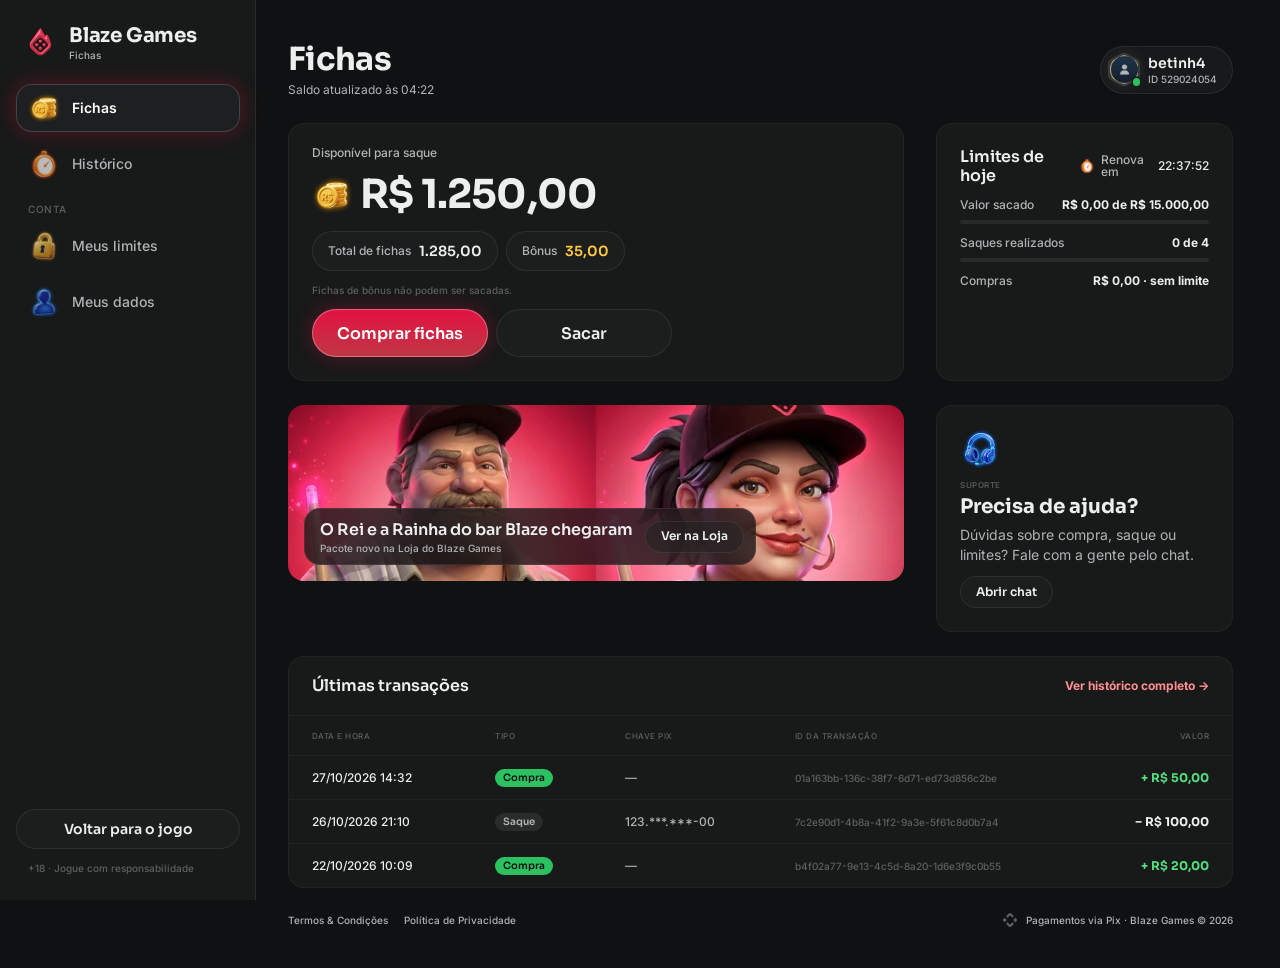
==== fichas/index.html @ 957f52f1 "Blaze Games · protótipo navegável gerado a partir do EstrelaGames (cores, logo, verso, Rei e Rainha " ====
<!doctype html>
<html lang="pt-BR">
<head>
<meta charset="utf-8">
<meta name="viewport" content="width=device-width, initial-scale=1, viewport-fit=cover">
<meta name="robots" content="noindex, nofollow">
<meta name="theme-color" content="#101112">
<title>Fichas · Blaze Games</title>
<link rel="icon" href="../assets/ui/logo_icon.webp">
<link rel="preconnect" href="https://fonts.googleapis.com">
<link rel="preconnect" href="https://fonts.gstatic.com" crossorigin>
<link rel="stylesheet" href="https://fonts.googleapis.com/css2?family=Inter:wght@400;500;600;700&family=Sora:wght@600;700;800&display=swap">
<link rel="stylesheet" href="../css/tokens.css?v=20261027h">
<link rel="stylesheet" href="../css/ui.css?v=20261027h">
<link rel="stylesheet" href="fichas.css?v=20261027h">
</head>
<body>
<svg width="0" height="0" style="position:absolute" aria-hidden="true">
  <defs><clipPath id="hexclip" clipPathUnits="objectBoundingBox"><path id="hexpath" d=""/></clipPath></defs>
  <symbol id="i-chev-l-light" viewBox="0 0 320 512"><path d="M20.7 267.3c-6.2-6.2-6.2-16.4 0-22.6l192-192c6.2-6.2 16.4-6.2 22.6 0s6.2 16.4 0 22.6L54.6 256 235.3 436.7c6.2 6.2 6.2 16.4 0 22.6s-16.4 6.2-22.6 0l-192-192z"/></symbol>
  <symbol id="i-x" viewBox="0 0 384 512"><path d="M324.5 411.1c6.2 6.2 16.4 6.2 22.6 0s6.2-16.4 0-22.6L214.6 256 347.1 123.5c6.2-6.2 6.2-16.4 0-22.6s-16.4-6.2-22.6 0L192 233.4 59.5 100.9c-6.2-6.2-16.4-6.2-22.6 0s-6.2 16.4 0 22.6L169.4 256 36.9 388.5c-6.2 6.2-6.2 16.4 0 22.6s16.4 6.2 22.6 0L192 278.6 324.5 411.1z"/></symbol>
  <symbol id="i-check" viewBox="0 0 448 512"><path d="M438.6 105.4c12.5 12.5 12.5 32.8 0 45.3l-256 256c-12.5 12.5-32.8 12.5-45.3 0l-128-128c-12.5-12.5-12.5-32.8 0-45.3s32.8-12.5 45.3 0L160 338.7 393.4 105.4c12.5-12.5 32.8-12.5 45.3 0z"/></symbol>
  <symbol id="i-copy" viewBox="0 0 448 512"><path d="M208 0H332.1c12.7 0 24.9 5.1 33.9 14.1l67.9 67.9c9 9 14.1 21.2 14.1 33.9V336c0 26.5-21.5 48-48 48H208c-26.5 0-48-21.5-48-48V48c0-26.5 21.5-48 48-48zM48 128h80v64H64V448H256V416h64v48c0 26.5-21.5 48-48 48H48c-26.5 0-48-21.5-48-48V176c0-26.5 21.5-48 48-48z"/></symbol>
  <symbol id="i-pix" viewBox="0 0 24 24"><path d="M6.1 6.3 10.1 2.3a2.7 2.7 0 0 1 3.8 0l4 4-2.3 2.3-2.9-2.9a1 1 0 0 0-1.4 0L8.4 8.6 6.1 6.3zm11.8 11.4-4 4a2.7 2.7 0 0 1-3.8 0l-4-4 2.3-2.3 2.9 2.9a1 1 0 0 0 1.4 0l2.9-2.9 2.3 2.3zM2.3 10.1l1.6-1.6L7.4 12l-3.5 3.5-1.6-1.6a2.7 2.7 0 0 1 0-3.8zm19.4 0a2.7 2.7 0 0 1 0 3.8l-1.6 1.6-3.5-3.5 3.5-3.5 1.6 1.6z"/></symbol>
</svg>

<div class="fx">
  <aside class="side" id="side" aria-label="Menu"></aside>
  <div class="main">
    <header class="mtop" id="mtop"></header>
    <main class="page" id="page"></main>
    <footer class="foot" id="foot"></footer>
  </div>
</div>
<div class="veil" id="veil" hidden><section class="drawer" id="drawer" role="dialog" aria-modal="true"></section></div>
<div class="toast" id="toast"><span class="hint-pill" id="toastTxt"></span></div>

<script src="fichas.js?v=20261027h"></script>
</body>
</html>
---- css/tokens.css ----
/* Blaze Games · tokens do DS EstrelaGames (Rjx31bgpOt4m1U8DVKyWtd · modo Blaze Games), valores resolvidos 1:1 */
:root{
  color-scheme: dark;
  /* background */
  --bg-default:#101112; --bg-subtle:#181919; --bg-strong:#212223; --bg-raised:#28292a; --bg-inset:#010101; --bg-highlight:#ffffff14; --bg-chrome:#181919; --bg-divider:#28292a; --bg-band:#00000052;
  --bga-default-50:#10111280; --bga-default-75:#101112bf; --bga-subtle-50:#18191980; --bga-subtle-75:#181919bf;
  --bga-strong-25:#21222340; --bga-strong-50:#21222380; --bga-strong-75:#212223bf;
  --bga-secondary-16:#ff8e9229; --bga-secondary-32:#ff8e9252; --bga-accent-12:#ffc8411f;
  /* border */
  --border-muted:#ffffff14; --border-default:#212223; --border-strong:#383a3b; --border-focus:#e21240;
  --border-hl-top:#ffffff29; --border-gold-top:#ffcfcfe5; --border-gold-bottom:#e212405c;
  /* text */
  --text-default:#edeeee; --text-muted:#b0b4b6; --text-link:#ff8e92; --text-subtle:#5d6062; --text-disabled:#454849;
  --text-brand:#ff8e92; --text-success:#52de7e; --text-error:#ff6b6e; --text-prize:#ffc841;
  --text-on-color:#ffffff; --text-on-color-muted:#ffffffd9; --text-on-color-subtle:#ffffffb2; --text-on-light:#101112;
  /* system */
  --sys-info:#f12c4c; --sys-success:#2cc160; --sys-success-strong:#8cf0a9; --sys-warning:#ffbe2e; --sys-error:#ef4452;
  --sysa-success-25:#2cc16040; --sysa-error-25:#ef445240; --sysa-info-25:#3b74f540;
  --notification-error:#ef4452;
  /* effects */
  --hl-subtle:#ffffff29; --hl:#ffffff52; --hl-strong:#ffffff7a;
  --shadow-faint:#0000001f; --shadow-subtle:#0000003d; --shadow:#00000066; --shadow-strong:#00000080;
  --glow-info:#e2124052; --glow-accent:#ffbe2e52; --glow-success:#52de7ea3; --glow-gold:#ff8e9252; --glow-blue:#ff8e92; --glow-red:#ff6b6e;
  /* surfaces */
  --surface-card-top:#181919; --surface-card-bottom:#101112; --surface-elevated-top:#28292a; --surface-elevated-bottom:#181919;
  /* buttons */
  --btn-primary-top:#e21240; --btn-primary-bg:#bf3746; --btn-secondary-border:#f12c4c;
  --btn-disabled-top:#28292a; --btn-disabled-bg:#28292a; --btn-disabled-text:#454849;
  /* tabs */
  --tab-default-text:#b0b4b6; --tab-container:#212223; --input-border:#212223;
  --tab-padrao:#e21240; --tab-padrao-tint:#e212403d; --tab-rosa:#e93d82; --tab-rosa-tint:#e93d823d;
  /* games */
  --game-truco:#e5484d; --game-paulista:#3b74f5; --game-cacheta:#8752f2; --game-tranca:#2cc160; --game-buraco:#1f9a4a;
  --game-poker:#0fa968; --game-sinuca:#2fa35a; --game-todos:#f12c4c; --game-domino:#14b8a6; --game-dama:#f76b15; --game-xadrez:#5b6cff;
  --game-paulista-tint:#3b74f53d; --game-truco-tint:#e5484d3d; --game-cacheta-tint:#8752f23d; --game-buraco-tint:#1f9a4a3d;
  /* crew */
  --crew-engenheiro:#4fb3ff; --crew-comandante:#f5c542; --crew-piloto:#ff5a36; --crew-navegador:#e86bff; --crew-explorador:#4dffb8;
  --crew-bar:#ff9f43; --crew-reis:#34d399; --crew-nobru:#3d8bff; --crew-inhui:#ff4fb0;
  /* stake / table */
  --stake-padrao-top:#791a26; --stake-padrao-bottom:#3e0f13; --stake-iniciante-top:#1f9a4a; --stake-iniciante-bottom:#1f502c;
  --table-card-top:#1f5a4a; --table-card-bottom:#0f2e2a; --table-stake:#ffc841;
  --plus-bg:#52de7e; --plus-icon:#101112;
  /* cards */
  --card-face:#ffffff; --card-border:#9ea2a4; --suit-red:#c72c3d; --suit-black:#141922; --back-top:#932a34; --back-bottom:#550513;
  /* seat timer */
  --seat-timer-track:#ffffff1f; --seat-timer:#f12c4c;
  /* type */
  --f-display:"Sora", "Inter", system-ui, sans-serif;
  --f-ui:"Inter", system-ui, -apple-system, sans-serif;
  --f-call:"Industry", "Sora", sans-serif;
  /* marca · Blaze Games (sobrescreve) */
  --back-top:#550513; --back-bottom:#201313; --btn-primary-text:#ffffff; --crew-nobru:#F12C4C; --crew-inhui:#F12C4C; --crew-rainhablaze:#FF8E92;
}
/* estilos de texto do DS */
.t-d3xl{font:700 64px/1.2 var(--f-display);letter-spacing:-.02em}
.t-d2xl{font:700 48px/1.2 var(--f-display);letter-spacing:-.02em}
.t-dxl{font:700 40px/1.2 var(--f-display);letter-spacing:-.02em}
.t-dl{font:700 32px/1.2 var(--f-display);letter-spacing:-.02em}
.t-dm{font:700 24px/1.2 var(--f-display);letter-spacing:-.01em}
.t-ds{font:700 20px/1.2 var(--f-display);letter-spacing:-.01em}
.t-dxs{font:600 16px/1.2 var(--f-display)}
.t-d2xs{font:600 14px/1.2 var(--f-display)}
.t-d3xs{font:600 12px/1.2 var(--f-display)}
.t-hm{font:700 20px/1.2 var(--f-ui)}
.t-ll{font:500 16px/1 var(--f-ui)} .t-lm{font:500 14px/1 var(--f-ui)} .t-ls{font:500 12px/1 var(--f-ui)} .t-lxs{font:500 10px/1 var(--f-ui)} .t-l2xs{font:500 8px/1 var(--f-ui)}
.t-link{font:700 12px/1.5 var(--f-ui)}
.t-p2xl{font:400 20px/1.5 var(--f-ui)} .t-pm{font:400 14px/1.5 var(--f-ui)} .t-ps{font:400 12px/1.5 var(--f-ui)}
---- css/ui.css ----
/* EstrelaGames · base + componentes do DS (Apple Gamer Style · Glass). Medidas 1:1 com o Figma (frame 375). */
*{box-sizing:border-box}
html,body{height:100%;margin:0}
body{background:#05080c;color:var(--text-default);font-family:var(--f-ui);-webkit-font-smoothing:antialiased;overflow:hidden;-webkit-text-size-adjust:100%}
button{font:inherit;color:inherit;border:0;background:none;padding:0;margin:0;cursor:pointer;-webkit-tap-highlight-color:transparent;text-align:inherit}
button:focus-visible,[role="button"]:focus-visible{outline:2px solid var(--border-focus);outline-offset:2px}
/* cards clicáveis são div[role=button]: o WebKit (iPhone) não estica os filhos de um <button> com flex */
[role="button"]{cursor:pointer;-webkit-tap-highlight-color:transparent;-webkit-user-select:none;user-select:none;outline:0}
input{font:inherit;color:inherit;border:0;background:none;outline:0;padding:0;margin:0;min-width:0}
img,video{display:block;max-width:100%;user-select:none;-webkit-user-drag:none}
svg{display:block}
[hidden]{display:none!important}
.ic{flex:none;object-fit:contain;pointer-events:none}

/* ---------- aparelho ---------- */
.stage-wrap{position:fixed;inset:0;display:flex;align-items:center;justify-content:center}
.phone{position:relative;width:375px;height:812px;background:var(--bg-subtle);overflow:hidden;border-radius:48px;box-shadow:0 0 0 10px #0c1016,0 0 0 11px #2a3340,0 40px 80px rgba(0,0,0,.6);transform-origin:center;display:flex;flex-direction:column}
.status{position:relative;flex:none;height:44px;display:flex;align-items:center;justify-content:space-between;padding:0 26px 0 32px;font:600 15px/1 var(--f-ui);background:var(--bg-subtle);z-index:60;pointer-events:none}
.status .island{position:absolute;left:50%;top:10px;width:118px;height:32px;margin-left:-59px;border-radius:20px;background:#000}
.status .icons{display:flex;gap:6px;align-items:center}
.app{position:relative;flex:1;min-height:0;overflow:hidden}
@media (max-width:520px){
  .phone{width:100vw;height:100vh;height:100dvh;border-radius:0;box-shadow:none;transform:none!important}
  .status{display:none}
  .app{padding-top:env(safe-area-inset-top,0px)}
}
.scr{position:absolute;inset:0;display:flex;flex-direction:column;background:var(--bg-subtle);overflow:hidden}
.app>.scr{top:env(safe-area-inset-top,0px)}
@media (min-width:521px){.app>.scr{top:0}}
.scroll{flex:1;min-height:0;overflow-y:auto;overflow-x:hidden;-webkit-overflow-scrolling:touch;scrollbar-width:none;overscroll-behavior:contain}
.scroll::-webkit-scrollbar,.hscroll::-webkit-scrollbar{display:none}
/* linha com rolagem lateral: sem clip, sangra até a borda da tela (regra Oct 26) */
.hscroll{display:flex;overflow-x:auto;overflow-y:visible;scrollbar-width:none;margin:0 -8px;padding:0 8px;scroll-padding:0 8px;-webkit-overflow-scrolling:touch}

/* ---------- ícones 3D ---------- */
.i16{width:16px;height:16px}.i20{width:20px;height:20px}.i24{width:24px;height:24px}.i28{width:28px;height:28px}.i32{width:32px;height:32px}.i36{width:36px;height:36px}.i40{width:40px;height:40px}.i48{width:48px;height:48px}

/* ---------- header-game (Mobile · Glass) ---------- */
.hdr{position:relative;flex:none;height:64px;display:flex;align-items:center;gap:4px;padding:8px 12px;background:var(--bg-subtle);overflow:hidden;z-index:20}
.hdr::before{content:"";position:absolute;left:48px;top:-70px;width:280px;height:140px;border-radius:50%;background:var(--glow-blue);filter:blur(60px);opacity:.15;pointer-events:none}
.hdr .side{position:relative;flex:1;min-width:0;display:flex;align-items:center;gap:4px}
.hdr .logo{width:24px;height:36px;display:grid;place-items:center;flex:none}
.hdr .logo img{width:25px;height:24px}
.cpill{flex:1;min-width:0;height:34px;display:flex;align-items:center;gap:2px;padding:4px;border-radius:999px;background:linear-gradient(90deg,#52de7e1a,#21222306),var(--bga-strong-50);box-shadow:inset 0 0 0 1px var(--border-muted);overflow:hidden}
.cpill.bonus{padding:4px 8px 4px 4px;background:linear-gradient(90deg,#21222306,#ffc8411a),var(--bga-strong-50)}
.cpill .ic{width:24px;height:24px}
.cpill .t{flex:1;min-width:0;display:flex;flex-direction:column;gap:2px;text-align:left}
.cpill .t small{font:500 8px/1 var(--f-ui);color:var(--text-muted)}
.cpill .t b{font:700 12px/10px var(--f-ui);color:var(--text-default);white-space:nowrap;overflow:hidden;text-overflow:ellipsis}
.cpill.bonus .t b{color:var(--text-prize)}
.cpill .plus{width:20px;height:20px;border-radius:10px;background:var(--plus-bg);display:grid;place-items:center;flex:none}
.cpill .plus svg{width:12px;height:12px;fill:var(--plus-icon)}
.hbell{position:relative;width:36px;height:36px;border-radius:18px;background:var(--bga-strong-50);box-shadow:inset 0 0 0 1px var(--border-muted);display:grid;place-items:center;flex:none}
.hbell .ic{width:28px;height:28px}
.hbell i{position:absolute;left:28px;top:0;width:8px;height:8px;border-radius:50%;background:var(--notification-error)}
.hbell i[hidden]{display:none}

/* ---------- header-avatar (hexágono com borda da tripulação) ---------- */
.hav{position:relative;display:inline-block;flex:none;width:var(--w,44px);height:var(--h,48px)}
.hav .gl{position:absolute;left:-4.5%;top:0;width:109%;aspect-ratio:1;border-radius:50%;background:var(--cc);filter:blur(calc(var(--w,44px) * .16));opacity:.45;pointer-events:none}
.hav .hx{position:absolute;inset:0;-webkit-clip-path:url(#hexclip);clip-path:url(#hexclip);background:var(--cc)}
.hav .hx img{position:absolute;inset:2px;width:calc(100% - 4px);height:calc(100% - 4px);object-fit:cover;object-position:center top;-webkit-clip-path:url(#hexclip);clip-path:url(#hexclip);background:var(--bg-raised)}
.hav .on{position:absolute;left:77%;top:75%;width:23%;aspect-ratio:1;border-radius:50%;background:var(--sys-success);box-shadow:0 0 0 1.5px var(--bg-subtle)}
.hav.xs{--w:24px;--h:26px}.hav.s{--w:32px;--h:35px}.hav.m{--w:44px;--h:48px}.hav.l{--w:56px;--h:60px}
.hav.xs .hx img,.hav.s .hx img{inset:1.5px;width:calc(100% - 3px);height:calc(100% - 3px)}
.hav.empty{height:var(--w)}
.hav.empty .av0{position:absolute;inset:4.5%;width:91%;height:91%}
.hav.empty .add{position:absolute;left:63.6%;top:63.6%;width:27.3%;height:27.3%;border-radius:50%;background:var(--plus-bg);box-shadow:0 0 0 1.2px var(--bg-subtle);display:grid;place-items:center}
.hav.empty .add svg{width:58%;height:58%;fill:var(--plus-icon)}

/* ---------- avatar circular (avatar-estrela-games) ---------- */
.av{position:relative;display:inline-block;vertical-align:middle;flex:none;width:var(--s,48px);height:var(--s,48px);border-radius:50%;background:linear-gradient(180deg,var(--surface-elevated-top),var(--surface-elevated-bottom));box-shadow:inset 0 0 0 var(--bw,2px) #ffffff29}
.av img{position:absolute;inset:var(--bw,2px);width:calc(100% - 2*var(--bw,2px));height:calc(100% - 2*var(--bw,2px));border-radius:50%;object-fit:cover;object-position:center top}
.av.s{--s:32px;--bw:1px}.av.m{--s:48px;--bw:2px}.av.l{--s:80px;--bw:3px}.av.xl{--s:120px;--bw:4px}
.av .lvl{position:absolute;left:50%;bottom:-4px;transform:translateX(-50%);padding:1px 6px;border-radius:999px;background:var(--bg-raised);box-shadow:0 0 0 2px var(--bg-default);font:600 12px/14px var(--f-display);white-space:nowrap}
.av.empty .ph{position:absolute;inset:25%;width:50%;height:50%;fill:#ffffff52}
.av .addb{position:absolute;left:63.3%;top:63.3%;width:36.7%;height:36.7%;border-radius:50%;background:var(--plus-bg);display:grid;place-items:center;box-shadow:0 0 0 3px var(--bg-subtle)}
.av .addb svg{width:50%;height:50%;fill:#fff}

/* ---------- navbar-glass ---------- */
.nav{position:absolute;left:16px;right:16px;bottom:calc(12px + env(safe-area-inset-bottom,0px));height:64px;display:flex;align-items:stretch;padding:4px;border-radius:24px;background:var(--bga-strong-75);box-shadow:inset 0 0 0 1px var(--border-muted);-webkit-backdrop-filter:blur(24px);backdrop-filter:blur(24px);z-index:30}
.nav>button{position:relative;flex:1;min-width:0;display:flex;flex-direction:column;align-items:center;justify-content:center;border-radius:20px}
.nav>button .ic{width:32px;height:32px;opacity:.75}
.nav>button>span{font:500 10px/1 var(--f-ui);color:var(--text-subtle);white-space:nowrap}
.nav>button.on{flex:none;width:104px;justify-content:flex-end;gap:2px;padding-bottom:6px;background:var(--bga-secondary-16);box-shadow:inset 0 0 0 1px var(--hl-subtle),0 0 20px var(--glow-info)}
.nav>button.on .ic{position:absolute;left:28px;top:-14px;width:48px;height:48px;opacity:1}
.nav>button.on .lr{width:100%;display:flex;align-items:center;justify-content:space-between;padding:0 8px}
.nav>button.on .lr span{font:500 10px/1 var(--f-ui);color:var(--text-on-color)}
.nav .lr i{width:16px;height:16px;display:grid;place-items:center}
.nav .lr svg{width:10px;height:16px;fill:var(--text-on-color)}

/* ---------- game-block ---------- */
.gb{position:relative;flex:none;width:72px;height:64px;border-radius:16px;display:flex;flex-direction:column;align-items:center;justify-content:center;padding:4px 0;background:var(--tab-container);box-shadow:inset 0 0 0 1px var(--hl);font:500 10px/1 var(--f-ui);color:var(--text-on-color);white-space:nowrap}
.gb .ic{width:40px;height:40px}
.gb.on{justify-content:flex-end;padding:0 0 6px;background:var(--gc);box-shadow:0 4px 12px var(--gs,transparent)}
.gb.on .ic{position:absolute;left:50%;top:-12px;width:60px;height:60px;margin-left:-30px}
.gb .lk{position:absolute;right:4px;top:4px;width:14px;height:14px;opacity:.8}
.gb.on .lk{display:none}
.games-row{gap:8px;padding-top:12px;margin-top:-12px}
.games-row .gb{width:72px}

/* ---------- tabs ---------- */
.tabs{display:flex;gap:2px;height:44px;padding:4px;border-radius:12px;background:var(--bg-raised);box-shadow:inset 0 0 0 1px var(--input-border)}
.tabs>button{position:relative;flex:1;min-width:0;height:34px;border-radius:8px;display:flex;align-items:center;justify-content:center;padding:8px 16px;font:500 12px/1 var(--f-ui);color:var(--tab-default-text);white-space:nowrap}
.tabs>button.on{background:var(--tc-tint);font:700 12px/18px var(--f-ui);color:var(--text-default)}
.tabs>button.on::after{content:"";position:absolute;left:50%;bottom:0;width:24px;height:3px;margin-left:-12px;border-radius:2px;background:var(--tc);box-shadow:0 0 8px var(--tc)}
.tabs>button .lk{font:500 9px/1 var(--f-ui);margin-left:4px;opacity:.7}
.tabs{--tc:var(--tab-padrao);--tc-tint:var(--tab-padrao-tint)}
.tabs.t-azul{--tc:var(--game-paulista);--tc-tint:var(--game-paulista-tint)}
.tabs.t-vermelha{--tc:var(--game-truco);--tc-tint:var(--game-truco-tint)}
.tabs.t-roxa{--tc:var(--game-cacheta);--tc-tint:var(--game-cacheta-tint)}
.tabs.t-verde{--tc:var(--game-buraco);--tc-tint:var(--game-buraco-tint)}
.tabs.t-rosa{--tc:var(--tab-rosa);--tc-tint:var(--tab-rosa-tint)}

/* ---------- button-glass ---------- */
.btn{display:inline-flex;align-items:center;justify-content:center;gap:8px;white-space:nowrap;transition:transform .12s,filter .12s;flex:none}
.btn:active{transform:scale(.97)}
.btn.l{height:48px;padding:0 24px;border-radius:24px;font:600 16px/1.2 var(--f-display)}
.btn.m{height:40px;padding:0 20px;border-radius:20px;font:600 14px/1.2 var(--f-display)}
.btn.s{height:32px;padding:0 16px;border-radius:16px;font:600 12px/1.2 var(--f-display)}
.btn.xl{height:56px;padding:0 24px;border-radius:28px;font:600 16px/1.2 var(--f-display)}
.btn.m44{height:44px;border-radius:22px}
.btn.pri{background:linear-gradient(180deg,var(--btn-primary-top),var(--btn-primary-bg));box-shadow:inset 0 0 0 1px var(--hl),0 0 20px var(--glow-info);color:var(--btn-primary-text)}
.btn.sec{background:var(--bga-strong-50);box-shadow:inset 0 0 0 1px var(--border-muted);color:var(--text-default)}
.btn:disabled,.btn.dis{background:var(--btn-disabled-bg);box-shadow:none;color:var(--btn-disabled-text);pointer-events:none}
.btn.danger-txt{background:none;box-shadow:none;color:var(--text-error);font:500 14px/1 var(--f-ui)}
.btn.fill{flex:1;min-width:0}
.btn.wide{width:100%}
.btn .ic{width:20px;height:20px}

/* ---------- button-icon ---------- */
.bicon{width:40px;height:40px;border-radius:20px;display:grid;place-items:center;flex:none;background:var(--bga-strong-50);box-shadow:inset 0 0 0 1px var(--border-muted)}
.bicon .ic{width:24px;height:24px}
.bicon.s{width:32px;height:32px;border-radius:16px}.bicon.s .ic{width:20px;height:20px}
.bicon svg{width:14px;height:14px;fill:var(--text-default)}
.bicon.s28{width:28px;height:28px;border-radius:14px}.bicon.s28 svg{width:16px;height:16px}

/* ---------- tag ---------- */
.tag{display:inline-flex;align-items:center;gap:4px;padding:2px 8px;border-radius:999px;font:600 12px/14px var(--f-display);white-space:nowrap;flex:none}
.tag.neutral{background:#ffffff14;color:var(--text-muted)}
.tag.gold{background:#ff8e9229;color:var(--text-brand);box-shadow:inset 0 0 0 1px #ffcfcf8c}
.tag.success{background:var(--sys-success);color:var(--bg-default)}
.tag.danger{background:var(--sys-error);color:var(--text-default)}
.tag.info{background:var(--sys-info);color:var(--text-default)}
.tag.live{background:var(--sys-error);color:var(--text-default)}
.tag.beginner{background:var(--game-buraco);color:var(--text-default)}

/* ---------- section-title ---------- */
.stitle{display:flex;align-items:center;justify-content:space-between;gap:16px}
.stitle .tx{flex:1;min-width:0;display:flex;flex-direction:column;gap:2px}
.stitle b{font:700 20px/1.2 var(--f-display);letter-spacing:-.01em}
.stitle small{font:500 12px/1 var(--f-ui);color:var(--text-muted)}
.trow{display:flex;align-items:center;justify-content:space-between;gap:8px}
.trow b{font:600 14px/1.2 var(--f-display)}
.trow small{font:500 10px/1 var(--f-ui);color:var(--text-subtle)}

/* ---------- page-top ---------- */
.ptop{flex:none;display:flex;align-items:center;justify-content:space-between;gap:8px;padding:8px;min-height:45px}
.ptop .l{display:flex;align-items:center;gap:8px;min-width:0}
.ptop .back{width:28px;height:28px;border-radius:14px;display:grid;place-items:center;background:var(--bga-strong-50);box-shadow:inset 0 0 0 1px var(--border-muted);flex:none}
.ptop .back svg{width:10px;height:16px;fill:var(--text-default)}
.ptop .tx{display:flex;flex-direction:column;min-width:0}
.ptop .tx b{font:600 16px/1.2 var(--f-display);white-space:nowrap;overflow:hidden;text-overflow:ellipsis}
.ptop .tx small{display:flex;align-items:center;gap:4px;font:500 10px/1 var(--f-ui);color:var(--text-muted)}
.ptop .tx small i{width:6px;height:6px;border-radius:50%;background:var(--sys-success)}

/* ---------- input-search / input ---------- */
.search{display:flex;align-items:center;gap:8px;height:40px;padding:0 16px 0 12px;border-radius:20px;background:var(--bga-strong-50);box-shadow:inset 0 0 0 1px var(--border-muted)}
.search svg{width:16px;height:16px;fill:var(--text-muted);flex:none}
.search input{flex:1;font:500 12px/1 var(--f-ui);color:var(--text-default)}
.search input::placeholder{color:var(--text-muted)}
.field{display:flex;flex-direction:column;gap:8px}
.field>label{font:500 14px/1 var(--f-ui);color:var(--text-default)}
.field .box{display:flex;align-items:center;gap:8px;height:40px;padding:8px 12px;border-radius:12px;background:var(--bga-strong-50);box-shadow:inset 0 0 0 1px var(--border-muted)}
.field .box:focus-within{box-shadow:inset 0 0 0 1px var(--border-focus)}
.field .box input{flex:1;font:400 14px/1.5 var(--f-ui);color:var(--text-default)}
.field .box input::placeholder{color:var(--text-disabled)}
.field .box button svg{width:20px;height:20px;fill:var(--text-muted)}

/* ---------- otp ---------- */
.otp{display:flex;gap:8px;justify-content:center}
.otp .bx{width:48px;height:56px;border-radius:12px;background:#ffffff14;display:grid;place-items:center;font:700 24px/1.2 var(--f-display);color:var(--text-default);box-shadow:inset 0 0 0 1px var(--border-muted)}
.otp .bx.act{background:#ffffff1f;box-shadow:inset 0 0 0 2px var(--border-focus),0 0 12px var(--glow-info)}
.otp .bx.act::after{content:"";width:2px;height:24px;background:var(--border-focus);animation:blink 1s steps(1) infinite}
@keyframes blink{50%{opacity:0}}
.otp-in{position:absolute;opacity:0;pointer-events:none;width:1px;height:1px}

/* ---------- progress ---------- */
.prog{height:4px;border-radius:999px;background:#ffffff1f;overflow:hidden;flex:1}
.prog i{display:block;height:100%;border-radius:inherit;background:var(--tab-padrao);transition:width .3s}

/* ---------- stake-pill ---------- */
.stakes{position:relative;height:128px;overflow:hidden;margin:0 -8px}
.stakes .track{position:absolute;top:8px;left:50%;transform:translateX(-50%);display:flex;align-items:center;gap:8px;height:112px}
.sp{position:relative;flex:none;display:flex;flex-direction:column;border-radius:16px;padding:4px 4px 0;background:linear-gradient(180deg,var(--surface-elevated-top),var(--surface-card-bottom));box-shadow:inset 0 0 0 1px #ffffff29,0 16px 40px var(--shadow);transition:width .25s,height .25s}
.sp .st{position:relative;flex:1;align-self:stretch;border-radius:12px;display:flex;flex-direction:column;align-items:center;justify-content:center;gap:4px;background:linear-gradient(180deg,var(--stake-padrao-top),var(--stake-padrao-bottom));box-shadow:inset 0 0 0 1px var(--hl-subtle),inset 0 2px 8px var(--shadow)}
.sp .v{display:flex;align-items:center;gap:4px;font:600 14px/1.2 var(--f-display);white-space:nowrap}
.sp .v .ic{width:14px;height:14px}
.sp .q{position:absolute;top:4px;right:4px;display:flex;align-items:center;gap:3px;padding:2px 5px;border-radius:8px;background:var(--bga-strong-50);font:500 8px/1 var(--f-ui);white-space:nowrap}
.sp .q::before{content:"";width:5px;height:5px;border-radius:50%;background:var(--sys-success)}
.sp .tg{padding:2px 6px;border-radius:6px;background:var(--bga-strong-50);font:500 8px/1 var(--f-ui);color:var(--text-success)}
.sp .ft{flex:none;display:flex;align-items:center;justify-content:center;gap:3px;padding:4px 0 5px;white-space:nowrap}
.sp .ft small{font:500 8px/1 var(--f-ui);color:var(--text-muted)}
.sp .ft b{font:500 8px/1 var(--f-ui)}
.sp.ini .st{background:linear-gradient(180deg,var(--stake-iniciante-top),var(--stake-iniciante-bottom))}
.sp.S{width:68px;height:68px;padding:4px}
.sp.S .q,.sp.S .ft,.sp.S .tg{display:none}
.sp.M{width:88px;height:88px}
.sp.M .v{font:600 16px/1.2 var(--f-display)} .sp.M .v .ic{width:18px;height:18px}
.sp.L{width:112px;height:112px}
.sp.L .v{font:700 20px/1.2 var(--f-display);letter-spacing:-.01em} .sp.L .v .ic{width:24px;height:24px}
.sp.L .ft b{font:500 10px/1 var(--f-ui)}
.sp.on{box-shadow:inset 0 0 0 2px var(--btn-secondary-border),0 0 20px var(--glow-info)}
.sp.on .st{background:linear-gradient(180deg,var(--btn-primary-top),var(--btn-primary-bg))}
.sp.on.ini .st{background:linear-gradient(180deg,var(--stake-iniciante-top),var(--stake-iniciante-bottom))}
.stake-grid{display:grid;grid-template-columns:repeat(3,minmax(0,1fr));gap:12px}
.stake-grid .sp{width:auto;height:88px}

/* ---------- table-glass (mesa aberta) ---------- */
.tg-row{display:grid;grid-template-columns:repeat(2,minmax(0,1fr));gap:16px 8px}
.tgl{position:relative;height:92px;border-radius:46px;padding:4px;display:flex;background:linear-gradient(180deg,var(--surface-elevated-top),var(--surface-card-bottom));box-shadow:inset 0 0 0 1px #ffffff29,0 16px 40px var(--shadow);text-align:left}
.tgl .felt{flex:1;align-self:stretch;min-width:0;display:flex;align-items:center;padding:10px 12px 6px 70px;border-radius:41px;background:linear-gradient(180deg,var(--table-card-top),var(--table-card-bottom));box-shadow:inset 0 0 0 1px var(--hl-subtle),inset 0 2px 8px var(--shadow)}
.tgl .vals{display:flex;flex-direction:column;gap:4px;min-width:0}
.tgl .vals b{font:600 14px/1.2 var(--f-display);color:var(--table-stake);white-space:nowrap}
.tgl .vals small{font:500 10px/1 var(--f-ui);color:#ffffffb2;white-space:nowrap}
.tgl .seats{display:flex;align-items:center;gap:2px;height:20px}
.tgl .seats .pl{display:flex}
.tgl .seats .pl span{width:20px;height:20px;border-radius:10px;overflow:hidden;background:var(--cc);margin-right:-6px;box-shadow:0 0 0 1px var(--table-card-bottom)}
.tgl .seats .pl span img{width:100%;height:100%;object-fit:cover;object-position:center top}
.tgl .seats em{font:600 12px/14px var(--f-display);font-style:normal;margin-left:8px}
.tgl .tab{position:absolute;left:50%;top:-8px;transform:translateX(-50%);padding:2px 8px;border-radius:8px;background:var(--surface-elevated-top);box-shadow:inset 0 0 0 1px var(--border-muted);font:500 10px/12px var(--f-ui);color:var(--text-subtle);white-space:nowrap}
.tgl .deck{position:absolute;left:14px;top:25px;width:52px;height:52px}
.tgl.locked .felt>*{opacity:.55}
.tgl.pool{border-radius:16px}
.tgl.pool .felt{border-radius:12px;position:relative;overflow:hidden;background:linear-gradient(180deg,#2fa35a,#145c32)}
.tgl.pool .felt::before{content:"";position:absolute;left:30%;top:0;bottom:0;border-left:1px solid #ffffff29}
.tgl.pool .pk{position:absolute;width:10px;height:10px;border-radius:50%;background:#000000b2;box-shadow:inset 0 0 0 1px #ffffff1f}

/* ---------- action-tile ---------- */
.atile{width:80px;height:64px;border-radius:16px;display:flex;flex-direction:column;align-items:center;justify-content:center;background:var(--bga-strong-50);box-shadow:inset 0 0 0 1px var(--border-muted);font:600 14px/1.2 var(--f-display);flex:none}
.atile .ic{width:28px;height:28px}

/* ---------- bottom sheet (sheet glass) ---------- */
.veil{position:absolute;inset:0;z-index:50;background:var(--bga-default-75);display:flex;align-items:flex-end;animation:fade .2s both}
.bsheet{position:relative;width:100%;max-height:calc(100% - 24px);display:flex;flex-direction:column;align-items:stretch;gap:12px;padding:8px 12px calc(24px + env(safe-area-inset-bottom,0px));border-radius:24px 24px 0 0;background:var(--bg-subtle);box-shadow:inset 0 1px 0 var(--hl-subtle),0 16px 40px var(--shadow);animation:up .28s cubic-bezier(.2,.9,.3,1) both;overflow:hidden}
.bsheet.g16{gap:16px}
.bsheet .handle{width:36px;height:4px;border-radius:2px;background:var(--border-muted);align-self:center;flex:none}
.bsheet .scroll{margin:0 -12px;padding:0 12px}
.sh-h{display:flex;align-items:center;gap:12px;flex:none}
.sh-h>.ic{width:36px;height:36px}
.sh-h .tx{flex:1;min-width:0;display:flex;flex-direction:column;gap:2px}
.sh-h .tx b{font:600 16px/1.2 var(--f-display)}
.sh-h .tx small{font:500 10px/1.2 var(--f-ui);color:var(--text-subtle)}
.sh-h .tx small.ok{display:flex;align-items:center;gap:6px;color:var(--sys-success)}
.sh-h .tx small.ok::before{content:"";width:8px;height:8px;border-radius:50%;background:var(--sys-success)}
.xbtn{width:32px;height:32px;border-radius:16px;display:grid;place-items:center;background:var(--bga-strong-50);box-shadow:inset 0 0 0 1px var(--border-muted);flex:none}
.xbtn svg{width:14px;height:14px;fill:var(--text-default)}
@keyframes up{from{transform:translateY(100%)}to{transform:none}}
@keyframes fade{from{opacity:0}}
@keyframes pop{from{transform:scale(.3);opacity:0}}

/* ---------- hint (pílula) / toast ---------- */
.hint-pill{display:inline-flex;align-items:center;gap:4px;padding:4px 12px;border-radius:999px;background:var(--bga-strong-75);box-shadow:inset 0 0 0 1px var(--hl-subtle);font:500 10px/1.2 var(--f-ui);color:var(--text-default);white-space:nowrap;-webkit-backdrop-filter:blur(12px);backdrop-filter:blur(12px)}
.toast{position:absolute;left:50%;top:72px;transform:translate(-50%,-8px);opacity:0;transition:opacity .2s,transform .2s;z-index:90;pointer-events:none;max-width:calc(100% - 32px)}
.toast .hint-pill{font-size:11px;padding:6px 14px;white-space:normal;text-align:center}
.toast.show{opacity:1;transform:translate(-50%,0)}

/* ---------- list / cells ---------- */
.cell{display:flex;flex-direction:column;gap:2px;padding:8px;border-radius:12px;background:var(--bga-strong-50);box-shadow:inset 0 0 0 1px var(--border-muted);min-width:0;flex:1}
.cell small{font:500 10px/1 var(--f-ui);color:var(--text-subtle)}
.cell b{font:600 14px/1.2 var(--f-display);white-space:nowrap}
.card-raised{border-radius:16px;background:var(--bg-raised)}
.muted{color:var(--text-muted)}.subtle{color:var(--text-subtle)}.prize{color:var(--text-prize)}.ok{color:var(--text-success)}.err{color:var(--text-error)}

@media (prefers-reduced-motion: reduce){*,*::before,*::after{animation-duration:.01ms!important;animation-iteration-count:1!important;transition-duration:.01ms!important}}
---- fichas/fichas.css ----
/* Blaze Games · Fichas (página fora do app). Usa os tokens e componentes do app (../css/tokens.css + ui.css: .btn, .tabs, .tag, .field, .xbtn, .hav, .toast).
   Celular (Figma W01–W09, 375): header + abas + cartões empilhados, comprar/sacar em tela cheia.
   Computador ≥ 1024 (Figma DW01–DW09, 1920): menu 256 à esquerda, conteúdo 1312 (grade 864 + 416, gap 32), comprar/sacar num drawer de 480. */
html,body{height:auto;min-height:100%}
html{scrollbar-gutter:stable}
body{overflow:auto;background:var(--bg-default)}
body.lock{overflow:hidden}
a{color:inherit;text-decoration:none}
.od{display:none}
.fx{min-height:100vh;display:flex}
.main{flex:1;min-width:0;display:flex;flex-direction:column}
.ic{width:24px;height:24px}

/* ---------- celular: header + abas ---------- */
.side{display:none}
.mtop{position:sticky;top:0;z-index:20;display:flex;flex-direction:column;background:var(--bg-default);padding-top:env(safe-area-inset-top,0px)}
.mtop .row{display:flex;align-items:center;gap:12px;height:60px;padding:0 16px 0 12px;box-shadow:inset 0 -1px 0 var(--border-muted)}
.bk{width:32px;height:32px;border-radius:16px;display:grid;place-items:center;flex:none;background:var(--bga-strong-50);box-shadow:inset 0 0 0 1px var(--border-muted)}
.bk svg{width:10px;height:16px;fill:var(--text-brand)}
.brand{flex:1;min-width:0;display:flex;align-items:center;gap:12px}
.brand img{width:33px;height:32px}
.brand span{display:flex;flex-direction:column;gap:2px}
.brand b{font:700 20px/1.2 var(--f-display);letter-spacing:-.01em}
.brand small{font:500 10px/1 var(--f-ui);color:var(--text-muted)}
.mtop .tabs{margin:12px 12px 0}
.mtop .tabs>button{height:36px}

.page{display:flex;flex-direction:column;gap:12px;padding:12px 12px 0}
.ptitle{display:none}
.ptitle.mob{display:flex;padding:8px 4px 0}
.ptitle .tx{display:flex;flex-direction:column;gap:4px}
.ptitle h1{margin:0;font:700 20px/1.2 var(--f-display);letter-spacing:-.01em}
.ptitle .tx small{font:400 12px/1.4 var(--f-ui);color:var(--text-muted)}
.ptitle .r{display:none}

.card{display:flex;flex-direction:column;gap:16px;padding:16px;border-radius:16px;background:var(--bg-subtle);box-shadow:inset 0 0 0 1px var(--border-default)}
.grid,.col{display:flex;flex-direction:column;gap:12px}

/* saldo */
.bal{gap:12px}
.bal .lbl{font:500 12px/1 var(--f-ui);color:var(--text-muted)}
.amt{display:flex;align-items:center;gap:8px}
.amt .ic{width:32px;height:32px}
.amt b{font:700 32px/1.2 var(--f-display);letter-spacing:-.02em}
.chips{display:flex;flex-wrap:wrap;gap:8px}
.chip{display:inline-flex;align-items:center;gap:8px;height:40px;padding:0 16px;border-radius:20px;background:var(--bga-strong-50);box-shadow:inset 0 0 0 1px var(--border-muted)}
.chip small{font:500 12px/1 var(--f-ui);color:var(--text-muted)}
.chip b{font:600 14px/1.2 var(--f-display)}
.prize{color:var(--text-prize)}
.bal .bnote{font:500 10px/1.4 var(--f-ui);color:var(--text-subtle)}
.acts{display:grid;grid-template-columns:repeat(2,minmax(0,1fr));gap:8px}
.acts .btn{width:100%}

/* limites */
.lim{gap:12px}
.lh{display:flex;align-items:center;justify-content:space-between;gap:8px}
.lh>b{font:700 20px/1.2 var(--f-display);letter-spacing:-.01em}
.renew{display:flex;align-items:center;gap:6px}
.renew .ic{width:16px;height:16px}
.renew small{font:500 12px/1 var(--f-ui);color:var(--text-muted)}
.renew b{font:500 12px/1 var(--f-ui)}
.lrow{display:flex;align-items:center;justify-content:space-between;gap:8px;font:500 14px/1.2 var(--f-ui);color:var(--text-muted)}
.lrow b{font:700 14px/1.2 var(--f-ui);color:var(--text-default);text-align:right}
.lbar{display:block;height:4px;margin-top:-4px;border-radius:2px;background:var(--bg-raised);overflow:hidden}
.lbar i{display:block;height:100%;border-radius:2px;background:var(--tab-padrao)}

/* banner da Loja */
.banner{position:relative;height:168px;border-radius:16px;overflow:hidden;box-shadow:inset 0 0 0 1px var(--border-default)}
.banner>img{width:100%;height:100%;object-fit:cover;object-position:center 30%}
.banner .gl{position:absolute;left:12px;right:12px;bottom:12px;display:flex;align-items:center;gap:12px;padding:12px 12px 12px 16px;border-radius:16px;background:var(--bga-default-75);-webkit-backdrop-filter:blur(24px);backdrop-filter:blur(24px);box-shadow:inset 0 0 0 1px var(--border-muted)}
.banner .gl>span{flex:1;min-width:0;display:flex;flex-direction:column;gap:4px}
.banner .gl b{font:600 14px/1.2 var(--f-display);white-space:nowrap;overflow:hidden;text-overflow:ellipsis}
.banner .gl small{font:500 10px/1 var(--f-ui);color:var(--text-muted)}

/* suporte */
.help{flex-direction:row;align-items:center;gap:12px}
.help>.ic{width:40px;height:40px}
.help .tx{flex:1;min-width:0;display:flex;flex-direction:column;gap:2px}
.help .k{display:none}
.help .tx b{font:600 16px/1.2 var(--f-display)}
.help .tx>span{font:500 12px/1.3 var(--f-ui);color:var(--text-muted)}

/* transações */
.txs{padding:0;gap:0;overflow:hidden}
.th{display:flex;align-items:center;justify-content:space-between;padding:16px;box-shadow:inset 0 -1px 0 var(--border-default)}
.th b{font:600 16px/1.2 var(--f-display)}
.th a{font:700 12px/1.5 var(--f-ui);color:var(--text-link)}
.tbl{display:none}
.tlist{display:flex;flex-direction:column}
.trow{display:flex;align-items:center;justify-content:space-between;gap:12px;padding:16px;box-shadow:inset 0 -1px 0 var(--border-default)}
.trow:last-child{box-shadow:none}
.trow span{display:flex;flex-direction:column;gap:6px}
.trow .l{align-items:flex-start}
.trow .r{align-items:flex-end;text-align:right}
.trow small{font:500 12px/1 var(--f-ui);color:var(--text-muted)}
.trow .r small{font-size:10px;color:var(--text-subtle)}
.trow b{font:700 14px/1.2 var(--f-display)}
.ok{color:var(--text-success)!important}
.tag{font-size:12px;padding:3px 10px}

/* histórico: no celular cada bloco é um cartão */
.hist{background:none;box-shadow:none;padding:0;gap:12px}
.hbar{display:flex;flex-direction:column;gap:12px}
.hbar .tabs>button{height:36px}
.flt{display:flex;gap:8px}
.fbtn,.search{display:flex;align-items:center;gap:8px;height:40px;padding:0 12px;border-radius:12px;background:var(--bg-subtle);box-shadow:inset 0 0 0 1px var(--border-default);font:500 14px/1 var(--f-ui)}
.fbtn{flex:none}
.fbtn .ic,.search .ic{width:20px;height:20px}
.search{flex:1;min-width:0}
.search input{flex:1;font:400 14px/1.5 var(--f-ui)}
.search input::placeholder{color:var(--text-muted)}
.sum{display:grid;grid-template-columns:repeat(3,minmax(0,1fr));gap:8px;padding:16px;border-radius:16px;background:var(--bg-subtle);box-shadow:inset 0 0 0 1px var(--border-default)}
.sum div{display:flex;flex-direction:column;gap:6px}
.sum small{font:500 10px/1 var(--f-ui);color:var(--text-subtle);text-transform:uppercase;letter-spacing:.04em}
.sum div:last-child{text-align:right}
.sum b{font:700 20px/1.2 var(--f-display);letter-spacing:-.01em}
.hl{display:flex;flex-direction:column;border-radius:16px;background:var(--bg-subtle);box-shadow:inset 0 0 0 1px var(--border-default);overflow:hidden}
.hl .trow{box-shadow:inset 0 -1px 0 var(--border-default)}
.pag{padding:16px;text-align:center;font:500 10px/1 var(--f-ui);color:var(--text-subtle)}
.empty{margin:0;padding:32px 16px;text-align:center;font:500 14px/1.4 var(--f-ui);color:var(--text-muted)}

/* dados + avisos */
.dados{gap:0;padding:4px 16px}
.dados div{display:flex;flex-direction:column;gap:6px;padding:12px 0;box-shadow:inset 0 -1px 0 var(--border-default)}
.dados div:last-child{box-shadow:none}
.dados small{font:500 12px/1 var(--f-ui);color:var(--text-muted)}
.dados b{font:500 16px/1.2 var(--f-ui)}
.tip{margin:0;padding:12px;border-radius:12px;background:var(--bg-subtle);box-shadow:inset 0 0 0 1px var(--border-default);font:500 12px/1.4 var(--f-ui);color:var(--text-muted)}

/* rodapé */
.foot{display:flex;flex-direction:column;align-items:center;gap:12px;padding:24px 16px calc(24px + env(safe-area-inset-bottom,0px));font:500 10px/1 var(--f-ui);color:var(--text-subtle)}
.foot .lk{display:flex;gap:16px}
.foot .lk a{color:var(--text-muted)}
.foot .pix{display:flex;align-items:center;gap:8px;color:var(--text-muted)}
.foot .pix svg{width:16px;height:16px;fill:var(--text-subtle)}

/* ---------- comprar / sacar ---------- */
.veil{position:fixed;inset:0;z-index:60;background:var(--bga-default-75);animation:fade .2s both}
.drawer{position:absolute;inset:0;display:flex;flex-direction:column;background:var(--bg-default);overflow-y:auto;animation:dIn .22s ease-out both}
@keyframes fade{from{opacity:0}}
@keyframes dIn{from{transform:translateY(16px);opacity:0}}
.dh{position:sticky;top:0;z-index:2;display:flex;align-items:center;justify-content:space-between;padding:calc(16px + env(safe-area-inset-top,0px)) 16px 16px;background:var(--bg-subtle);box-shadow:inset 0 -1px 0 var(--border-muted)}
.dh b{font:700 20px/1.2 var(--f-display);letter-spacing:-.01em}
.xbtn svg{fill:var(--text-brand)}
.steps{display:flex;align-items:center;gap:8px;margin:0;padding:16px;list-style:none}
.steps>b{flex:1;min-width:8px;height:1px;background:var(--border-default)}
.steps li{display:flex;align-items:center;gap:8px;font:500 12px/1 var(--f-ui);color:var(--text-muted);white-space:nowrap}
.steps i{width:24px;height:24px;border-radius:12px;display:grid;place-items:center;font:500 10px/1 var(--f-ui);font-style:normal;background:var(--bga-strong-50);box-shadow:inset 0 0 0 1.5px var(--border-strong)}
.steps i svg{width:10px;height:10px;fill:var(--text-default)}
.steps li.on{color:var(--text-default)}
.steps li.on i,.steps li.done i{box-shadow:inset 0 0 0 1.5px var(--btn-secondary-border),0 0 8px var(--glow-info)}
.db{display:flex;flex-direction:column;gap:16px;padding:8px 16px calc(32px + env(safe-area-inset-bottom,0px))}
.bmini{display:flex;align-items:center;gap:12px;padding:12px 16px;border-radius:16px;background:var(--bg-subtle);box-shadow:inset 0 0 0 1px var(--border-default)}
.bmini .ic{width:32px;height:32px}
.bmini span{display:flex;flex-direction:column;gap:2px}
.bmini .a{flex:1}.bmini .b{align-items:flex-end}
.bmini small{font:500 10px/1 var(--f-ui);color:var(--text-muted)}
.bmini .a b{font:700 20px/1.2 var(--f-display);letter-spacing:-.01em}
.bmini .b b{font:600 14px/1.2 var(--f-display);color:var(--text-brand)}
.q{margin:0;font:500 14px/1.2 var(--f-ui);color:var(--text-muted)}
.amts{display:grid;grid-template-columns:repeat(4,minmax(0,1fr));gap:8px;margin-top:-4px}
.amts button{height:36px;border-radius:18px;text-align:center;background:var(--bga-strong-50);box-shadow:inset 0 0 0 1px var(--border-muted);font:600 14px/1.2 var(--f-display)}
.amts button.on{background:linear-gradient(180deg,var(--btn-primary-top),var(--btn-primary-bg));box-shadow:inset 0 0 0 1px var(--hl),0 0 12px var(--glow-info)}
.field .box{height:40px;background:var(--bg-default);box-shadow:inset 0 0 0 1px var(--text-muted)}
.info{display:flex;align-items:center;gap:12px;padding:12px;border-radius:12px;background:var(--bg-subtle);box-shadow:inset 0 0 0 1px var(--border-default);font:500 12px/1.3 var(--f-ui);color:var(--text-muted)}
.info svg{width:20px;height:20px;flex:none;fill:var(--text-subtle)}
.info svg.ok{fill:var(--sys-success)}
.note{margin:0;padding:12px;border-radius:12px;background:var(--bg-subtle);box-shadow:inset 0 0 0 1px var(--border-default);font:500 10px/1.4 var(--f-ui);color:var(--text-muted)}
.db .note:first-of-type{margin-top:8px}
.qr{width:200px;height:200px;align-self:center;border-radius:16px;background:#fff;padding:16px}
.qr svg{width:100%;height:100%}
.exp{display:flex;align-items:center;justify-content:center;gap:8px;margin:0;font:500 14px/1 var(--f-ui);color:var(--text-brand)}
.exp .ic{width:16px;height:16px}
.code{display:flex;align-items:center;gap:8px;padding:8px 8px 8px 12px;border-radius:12px;background:var(--bg-subtle);box-shadow:inset 0 0 0 1px var(--border-default)}
.code span{flex:1;min-width:0;overflow:hidden;text-overflow:ellipsis;white-space:nowrap;font:400 14px/1.5 var(--f-ui);color:var(--text-muted)}
.code .xbtn svg{fill:var(--text-default)}
.btn .bi{width:18px;height:18px;fill:currentColor}
.cap{margin:0;text-align:center;font:500 10px/1.4 var(--f-ui);color:var(--text-subtle)}
.fin,.idv{display:flex;flex-direction:column;align-items:center;gap:16px;padding-top:8px;text-align:center}
.fin h2,.idv h2{margin:0;font:700 24px/1.2 var(--f-display);letter-spacing:-.01em}
.fin p,.idv p{margin:0;font:400 14px/1.5 var(--f-ui);color:var(--text-muted)}
.okc{width:48px;height:48px;border-radius:24px;display:grid;place-items:center;background:var(--sys-success);box-shadow:0 0 16px var(--glow-success)}
.okc svg{width:22px;height:22px;fill:var(--bg-default)}
.big{display:flex;align-items:center;gap:8px;font:700 24px/1.2 var(--f-display)}
.big .ic{width:28px;height:28px}
.idv>.ic{width:48px;height:48px}
.fin .btn{width:100%}
.fin .btn .ic{width:20px;height:20px}
.toast{position:fixed;left:50%;top:24px;z-index:80}

/* ---------- computador ---------- */
@media (min-width:1024px){
  .od{display:inline}
  .om{display:none}
  .mtop{display:none}
  .side{position:sticky;top:0;height:100vh;width:256px;flex:none;display:flex;flex-direction:column;gap:24px;padding:24px 16px;background:var(--bg-subtle);box-shadow:inset -1px 0 0 var(--border-muted)}
  .side .brand{flex:none;padding:0 8px}
  .side nav{display:flex;flex-direction:column;gap:8px}
  .side .it{display:flex;align-items:center;gap:12px;height:48px;padding:0 12px;border-radius:16px;font:500 14px/1 var(--f-ui);color:var(--text-muted);transition:background .15s,color .15s}
  .side .it .ic{width:32px;height:32px;opacity:.75}
  .side .it:hover{background:var(--bga-strong-50);color:var(--text-default)}
  .side .it.on{background:var(--bga-strong-75);box-shadow:inset 0 0 0 1px var(--hl-subtle),0 0 20px var(--glow-info);color:var(--text-on-color);font-weight:600}
  .side .it.on .ic{opacity:1}
  .side .lb{padding:8px 12px 0;font:500 10px/1 var(--f-ui);letter-spacing:.06em;text-transform:uppercase;color:var(--text-subtle)}
  .side .sft{margin-top:auto;display:flex;flex-direction:column;gap:12px}
  .side .sft small{padding:0 12px;font:500 10px/1.5 var(--f-ui);color:var(--text-subtle)}
  .page{width:100%;max-width:1376px;margin:0 auto;padding:40px 32px 0;gap:24px}
  .ptitle,.ptitle.mob{display:flex;align-items:center;justify-content:space-between;gap:24px;padding:0}
  .ptitle h1{font:700 32px/1.2 var(--f-display);letter-spacing:-.02em}
  .ptitle .r{display:flex;align-items:center;gap:16px}
  .avail{display:flex;flex-direction:column;align-items:flex-end;gap:4px}
  .avail small{font:500 10px/1 var(--f-ui);color:var(--text-muted)}
  .avail b{font:700 14px/1.2 var(--f-display);color:var(--text-success)}
  .me{display:flex;align-items:center;gap:8px;height:48px;padding:0 16px 0 8px;border-radius:24px;background:var(--bga-strong-50);box-shadow:inset 0 0 0 1px var(--border-muted)}
  .me span{display:flex;flex-direction:column;gap:4px}
  .me b{font:600 14px/1 var(--f-display)}
  .me small{font:500 10px/1 var(--f-ui);color:var(--text-muted)}
  .card{padding:24px}
  .grid{display:grid;grid-template-columns:minmax(0,864fr) minmax(0,416fr);gap:24px 32px}
  .txs{grid-column:1/-1;padding:0}
  .col{max-width:864px;gap:16px}
  .amt .ic{width:40px;height:40px}
  .amt b{font:700 40px/1.2 var(--f-display)}
  .acts{display:flex}
  .acts .btn{width:176px}
  .lh>b{font:600 16px/1.2 var(--f-display)}
  .col .lh>b{font:700 20px/1.2 var(--f-display)}
  .lrow{font-size:12px}.lrow b{font-size:12px}
  .banner{height:176px}
  .banner .gl{left:16px;right:auto;bottom:16px}
  .banner .gl b{font-size:16px}
  .help{flex-direction:column;align-items:flex-start;gap:12px}
  .help .tx{gap:6px}
  .help .k{display:block;font:500 8px/1 var(--f-ui);letter-spacing:.06em;text-transform:uppercase;color:var(--text-subtle)}
  .help .tx b{font:700 20px/1.2 var(--f-display)}
  .help .tx>span{font:400 14px/1.4 var(--f-ui)}
  .th{padding:20px 24px}
  .tlist{display:none}
  .tbl{display:table;width:100%;border-collapse:collapse}
  .tbl th{padding:16px 24px;text-align:left;font:500 8px/1 var(--f-ui);letter-spacing:.06em;text-transform:uppercase;color:var(--text-subtle);box-shadow:inset 0 -1px 0 var(--border-default)}
  .tbl th:last-child,.tbl td:last-child{text-align:right}
  .tbl td{height:44px;padding:0 24px;font:500 12px/1 var(--f-ui);box-shadow:inset 0 -1px 0 var(--border-default)}
  .tbl tr:last-child td{box-shadow:none}
  .tbl td.mu{color:var(--text-muted)}
  .tbl td.id{font-size:10px;color:var(--text-subtle)}
  .tbl td.v{font:700 12px/1 var(--f-display)}
  .tag{font-size:10px;padding:2px 8px}
  .hist{padding:0;gap:0;background:var(--bg-subtle);box-shadow:inset 0 0 0 1px var(--border-default)}
  .hbar{flex-direction:row;align-items:center;gap:8px;padding:16px 24px;box-shadow:inset 0 -1px 0 var(--border-default)}
  .hbar .tabs{flex:none;width:292px}
  .flt{flex:1;gap:8px}
  .sum{display:flex;gap:40px;padding:16px 24px;border-radius:0;background:none;box-shadow:inset 0 -1px 0 var(--border-default)}
  .sum div:last-child{text-align:left}
  .sum small{font-size:8px}
  .sum b{font:600 16px/1.2 var(--f-display)}
  .hl{border-radius:0;background:none;box-shadow:none}
  .pag{text-align:left;padding:16px 24px;box-shadow:inset 0 1px 0 var(--border-default)}
  .dados{padding:8px 24px}
  .foot{flex-direction:row;justify-content:space-between;width:100%;max-width:1376px;margin:0 auto;padding:24px 32px 40px}
  /* comprar / sacar: drawer de 480 à direita */
  .drawer{left:auto;width:480px;background:var(--bg-subtle);box-shadow:-1px 0 0 var(--border-muted),-24px 0 64px var(--shadow-strong);animation-name:dSide}
  @keyframes dSide{from{transform:translateX(32px);opacity:0}}
  .dh{padding:24px 24px 16px;box-shadow:none}
  .steps{padding:8px 24px 16px}
  .db{padding:8px 24px 32px}
  .bmini,.note,.info,.code{background:var(--bg-default)}
}
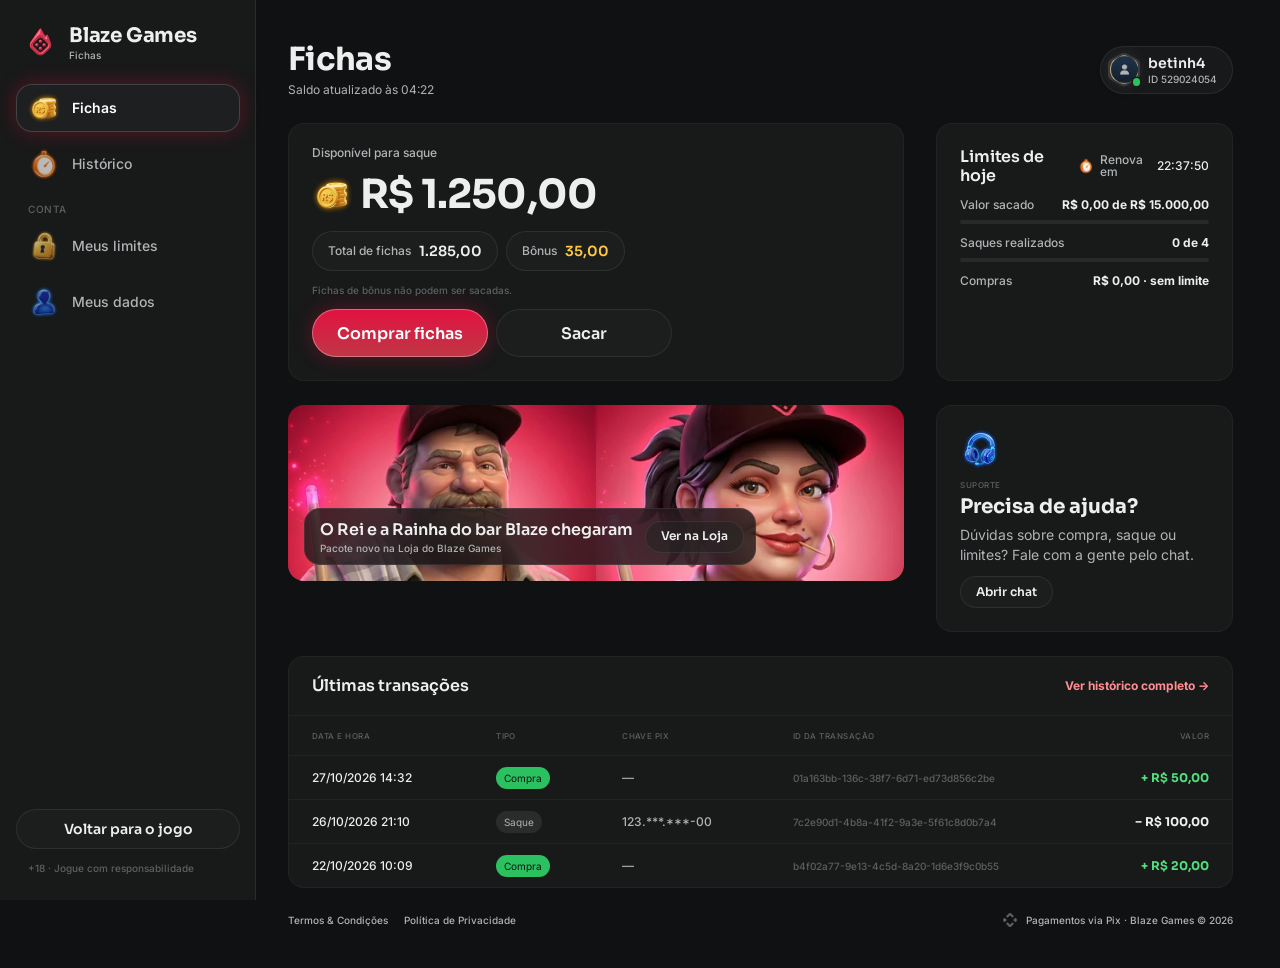
==== commit 7c0dbbf8: "Header: saldo com dropdown (Saldo total, geral, Bônus, Bônus Fidelidade, livre pra saque, Sacar | Co" ====
--- a/fichas/index.html
+++ b/fichas/index.html
@@ -10,9 +10,9 @@
 <link rel="preconnect" href="https://fonts.googleapis.com">
 <link rel="preconnect" href="https://fonts.gstatic.com" crossorigin>
 <link rel="stylesheet" href="https://fonts.googleapis.com/css2?family=Inter:wght@400;500;600;700&family=Sora:wght@600;700;800&display=swap">
-<link rel="stylesheet" href="../css/tokens.css?v=20261027h">
-<link rel="stylesheet" href="../css/ui.css?v=20261027h">
-<link rel="stylesheet" href="fichas.css?v=20261027h">
+<link rel="stylesheet" href="../css/tokens.css?v=20261117d">
+<link rel="stylesheet" href="../css/ui.css?v=20261117d">
+<link rel="stylesheet" href="fichas.css?v=20261117d">
 </head>
 <body>
 <svg width="0" height="0" style="position:absolute" aria-hidden="true">
@@ -35,6 +35,6 @@
 <div class="veil" id="veil" hidden><section class="drawer" id="drawer" role="dialog" aria-modal="true"></section></div>
 <div class="toast" id="toast"><span class="hint-pill" id="toastTxt"></span></div>
 
-<script src="fichas.js?v=20261027h"></script>
+<script src="fichas.js?v=20261117d"></script>
 </body>
 </html>
--- a/css/tokens.css
+++ b/css/tokens.css
@@ -32,7 +32,7 @@
   /* games */
   --game-truco:#e5484d; --game-paulista:#3b74f5; --game-cacheta:#8752f2; --game-tranca:#2cc160; --game-buraco:#1f9a4a;
   --game-poker:#0fa968; --game-sinuca:#2fa35a; --game-todos:#f12c4c; --game-domino:#14b8a6; --game-dama:#f76b15; --game-xadrez:#5b6cff;
-  --game-paulista-tint:#3b74f53d; --game-truco-tint:#e5484d3d; --game-cacheta-tint:#8752f23d; --game-buraco-tint:#1f9a4a3d;
+  --game-paulista-tint:#3b74f53d; --game-truco-tint:#e5484d3d; --game-cacheta-tint:#8752f23d; --game-buraco-tint:#1f9a4a3d; --game-poker-tint:#0fa9683d; --game-sinuca-tint:#2fa35a3d;
   /* crew */
   --crew-engenheiro:#4fb3ff; --crew-comandante:#f5c542; --crew-piloto:#ff5a36; --crew-navegador:#e86bff; --crew-explorador:#4dffb8;
   --crew-bar:#ff9f43; --crew-reis:#34d399; --crew-nobru:#3d8bff; --crew-inhui:#ff4fb0;
@@ -40,6 +40,7 @@
   --stake-padrao-top:#791a26; --stake-padrao-bottom:#3e0f13; --stake-iniciante-top:#1f9a4a; --stake-iniciante-bottom:#1f502c;
   --table-card-top:#1f5a4a; --table-card-bottom:#0f2e2a; --table-stake:#ffc841;
   --plus-bg:#52de7e; --plus-icon:#101112;
+  --btn-success-top:#52de7e; --btn-success-bg:#1f9a4a; /* DS button-glass ☰ Type=Success (Comprar) */
   /* cards */
   --card-face:#ffffff; --card-border:#9ea2a4; --suit-red:#c72c3d; --suit-black:#141922; --back-top:#932a34; --back-bottom:#550513;
   /* seat timer */
--- a/css/ui.css
+++ b/css/ui.css
@@ -8,6 +8,7 @@
 [role="button"]{cursor:pointer;-webkit-tap-highlight-color:transparent;-webkit-user-select:none;user-select:none;outline:0}
 input{font:inherit;color:inherit;border:0;background:none;outline:0;padding:0;margin:0;min-width:0}
 img,video{display:block;max-width:100%;user-select:none;-webkit-user-drag:none}
+video::-webkit-media-controls,video::-webkit-media-controls-start-playback-button,video::-webkit-media-controls-overlay-play-button{display:none!important;-webkit-appearance:none} /* sem botão de play: os vídeos são fundo */
 svg{display:block}
 [hidden]{display:none!important}
 .ic{flex:none;object-fit:contain;pointer-events:none}
@@ -50,6 +51,45 @@
 .cpill.bonus .t b{color:var(--text-prize)}
 .cpill .plus{width:20px;height:20px;border-radius:10px;background:var(--plus-bg);display:grid;place-items:center;flex:none}
 .cpill .plus svg{width:12px;height:12px;fill:var(--plus-icon)}
+/* saldo com seta: abre o dropdown (DS header-game ◉ Expanded) */
+.cpill .chev{width:20px;height:20px;display:grid;place-items:center;flex:none}
+.cpill .chev svg{width:10px;height:10px;fill:var(--text-muted);transform:rotate(90deg);transition:transform .2s}
+.cpill.open{box-shadow:inset 0 0 0 1px var(--border-strong)} .cpill.open .chev svg{transform:rotate(-90deg)}
+.hdr .hbuy{flex:1;min-width:0}
+/* dropdown do saldo (DS balance-panel) · celular: preso embaixo do header */
+.baldrop{position:absolute;left:0;right:0;top:64px;bottom:0;z-index:45;background:var(--bga-default-75);animation:fade .15s both}
+.balp{display:flex;flex-direction:column;gap:16px;max-height:100%;overflow:auto;padding:16px 16px 24px;background:var(--bg-subtle);border-radius:0 0 24px 24px;box-shadow:inset 0 -1px 0 var(--hl-subtle),0 16px 40px rgba(0,0,0,.4);animation:balIn .22s cubic-bezier(.2,.8,.2,1) both}
+@keyframes balIn{from{transform:translateY(-12px);opacity:0}}
+.balp .top{display:flex;justify-content:space-between;align-items:flex-start}
+.balp .top small{font:500 12px/1.2 var(--f-ui);color:var(--text-muted)}
+.balp .tv{display:flex;align-items:center;gap:8px;margin-top:4px}
+.balp .tv b{font:700 32px/1.2 var(--f-display);letter-spacing:-.02em;font-variant-numeric:tabular-nums}
+.balp .eye,.balp .x{display:grid;place-items:center;width:28px;height:28px}
+.balp .eye svg{width:20px;height:20px;fill:var(--text-muted)}
+.balp .x svg{width:12px;height:12px;fill:var(--text-muted);transform:rotate(-90deg)}
+.balp .rows{display:flex;flex-direction:column;gap:12px}
+.balp .kv{display:flex;justify-content:space-between;gap:12px;font:400 14px/1.4 var(--f-ui);color:var(--text-muted)}
+.balp .kv b{font-weight:400;color:var(--text-default);font-variant-numeric:tabular-nums;text-align:right}
+.balp hr{border:0;height:1px;background:var(--border-muted);margin:0}
+.balp .acts{display:flex;gap:12px} .balp .acts .btn{flex:1}
+/* Bônus Fidelidade (DS _loyalty-bonus): Resgatar quando tem valor · Juntando com a seta que abre as regras */
+.fid{display:flex;flex-direction:column;gap:12px;padding:8px 12px 8px 8px;border-radius:24px;background:var(--bga-strong-50);box-shadow:inset 0 0 0 1px var(--border-muted)}
+.fid.ready{flex-direction:row;align-items:center;gap:8px}
+.fid .ic{width:28px;height:28px;flex:none}
+.fid .t{flex:1;min-width:0;display:flex;flex-direction:column;gap:2px;text-align:left}
+.fid .t b{font:400 14px/1.3 var(--f-ui);color:var(--text-default)}
+.fid .t small{font:500 10px/1.2 var(--f-ui);color:var(--text-muted)}
+.fid .v{font:400 14px/1 var(--f-ui);font-variant-numeric:tabular-nums}
+.fid .row{display:flex;align-items:center;gap:8px;width:100%}
+.fid .chev{width:20px;height:20px;display:grid;place-items:center;flex:none}
+.fid .chev svg{width:10px;height:10px;fill:var(--text-muted);transform:rotate(90deg);transition:transform .2s}
+.fid.open{border-radius:16px;padding:8px 12px 12px 8px} .fid.open .chev svg{transform:rotate(-90deg)}
+.fid .more{display:flex;flex-direction:column;gap:12px}
+.fid .wk{display:flex;flex-direction:column;gap:4px;padding:12px;border-radius:12px;background:var(--bga-default-50);box-shadow:inset 0 0 0 1px var(--border-muted)}
+.fid .wk small{font:500 12px/1.2 var(--f-ui);color:var(--text-muted)}
+.fid .wk b{font:700 20px/1.2 var(--f-display);color:var(--text-prize);font-variant-numeric:tabular-nums}
+.fid p{margin:0;font:400 12px/1.5 var(--f-ui);color:var(--text-muted)}
+.fid .kv{font-size:12px}
 .hbell{position:relative;width:36px;height:36px;border-radius:18px;background:var(--bga-strong-50);box-shadow:inset 0 0 0 1px var(--border-muted);display:grid;place-items:center;flex:none}
 .hbell .ic{width:28px;height:28px}
 .hbell i{position:absolute;left:28px;top:0;width:8px;height:8px;border-radius:50%;background:var(--notification-error)}
@@ -122,6 +162,7 @@
 .btn.m44{height:44px;border-radius:22px}
 .btn.pri{background:linear-gradient(180deg,var(--btn-primary-top),var(--btn-primary-bg));box-shadow:inset 0 0 0 1px var(--hl),0 0 20px var(--glow-info);color:var(--btn-primary-text)}
 .btn.sec{background:var(--bga-strong-50);box-shadow:inset 0 0 0 1px var(--border-muted);color:var(--text-default)}
+.btn.ok{background:linear-gradient(180deg,var(--btn-success-top),var(--btn-success-bg));box-shadow:inset 0 0 0 1px var(--hl),0 0 20px var(--glow-success);color:#fff}
 .btn:disabled,.btn.dis{background:var(--btn-disabled-bg);box-shadow:none;color:var(--btn-disabled-text);pointer-events:none}
 .btn.danger-txt{background:none;box-shadow:none;color:var(--text-error);font:500 14px/1 var(--f-ui)}
 .btn.fill{flex:1;min-width:0}
@@ -136,9 +177,9 @@
 .bicon.s28{width:28px;height:28px;border-radius:14px}.bicon.s28 svg{width:16px;height:16px}
 
 /* ---------- tag ---------- */
-.tag{display:inline-flex;align-items:center;gap:4px;padding:2px 8px;border-radius:999px;font:600 12px/14px var(--f-display);white-space:nowrap;flex:none}
+.tag{display:inline-flex;align-items:center;gap:4px;padding:2px 8px;border-radius:999px;font:400 12px/18px var(--f-ui);white-space:nowrap;flex:none}
 .tag.neutral{background:#ffffff14;color:var(--text-muted)}
-.tag.gold{background:#ff8e9229;color:var(--text-brand);box-shadow:inset 0 0 0 1px #ffcfcf8c}
+.tag.gold{padding:3px 8px;background:#ff8e9229;color:#fff;box-shadow:inset 0 0 0 1px #ffcfcf8c}
 .tag.success{background:var(--sys-success);color:var(--bg-default)}
 .tag.danger{background:var(--sys-error);color:var(--text-default)}
 .tag.info{background:var(--sys-info);color:var(--text-default)}
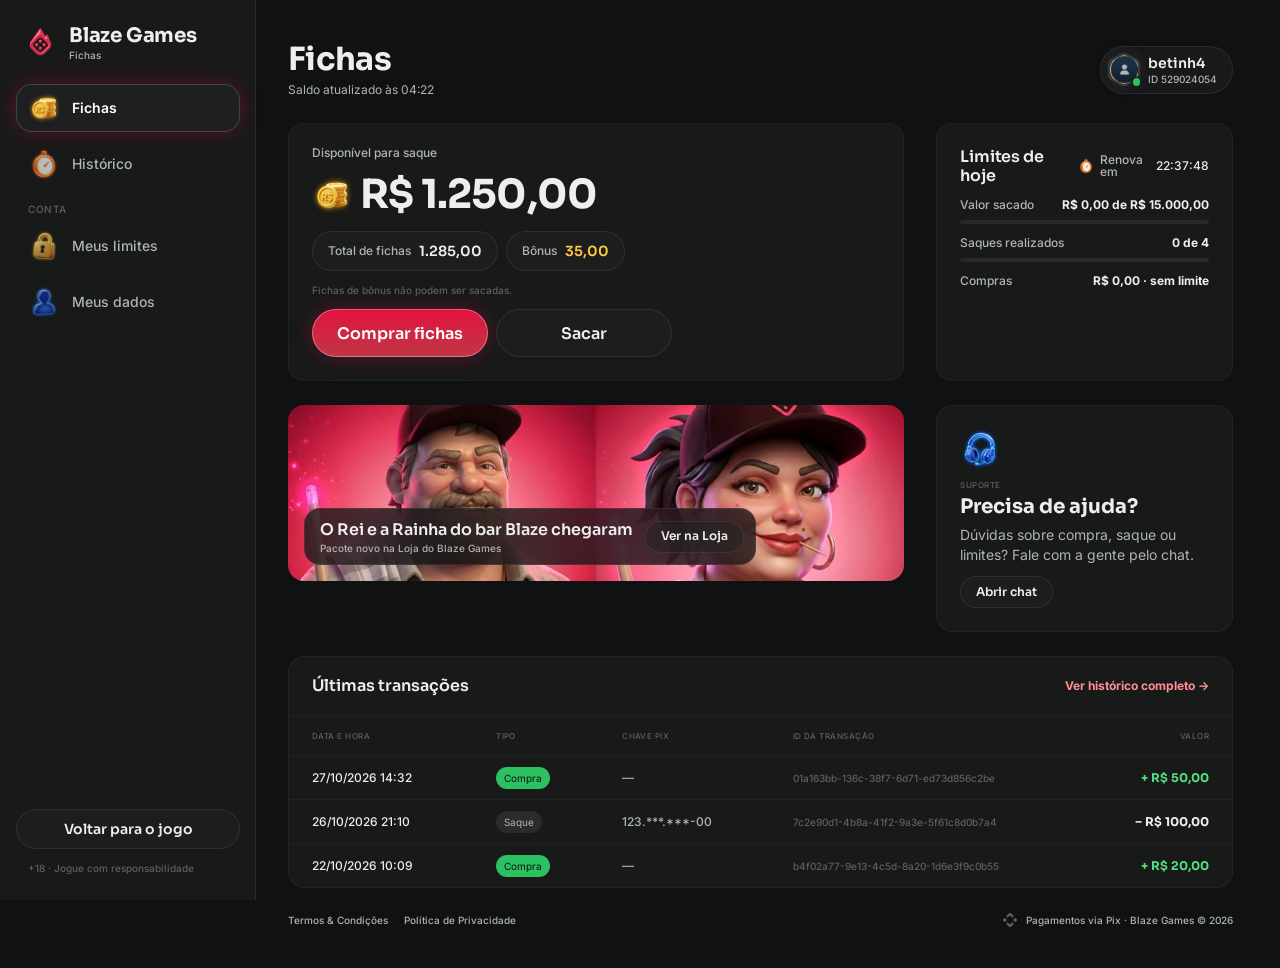
==== commit c4d735db: "Loja como na produção + promoção: pacotes a R$ 9,90 com as famílias da página Skins, pacote da marca" ====
--- a/fichas/index.html
+++ b/fichas/index.html
@@ -10,9 +10,9 @@
 <link rel="preconnect" href="https://fonts.googleapis.com">
 <link rel="preconnect" href="https://fonts.gstatic.com" crossorigin>
 <link rel="stylesheet" href="https://fonts.googleapis.com/css2?family=Inter:wght@400;500;600;700&family=Sora:wght@600;700;800&display=swap">
-<link rel="stylesheet" href="../css/tokens.css?v=20261117d">
-<link rel="stylesheet" href="../css/ui.css?v=20261117d">
-<link rel="stylesheet" href="fichas.css?v=20261117d">
+<link rel="stylesheet" href="../css/tokens.css?v=20261119a">
+<link rel="stylesheet" href="../css/ui.css?v=20261119a">
+<link rel="stylesheet" href="fichas.css?v=20261119a">
 </head>
 <body>
 <svg width="0" height="0" style="position:absolute" aria-hidden="true">
@@ -35,6 +35,6 @@
 <div class="veil" id="veil" hidden><section class="drawer" id="drawer" role="dialog" aria-modal="true"></section></div>
 <div class="toast" id="toast"><span class="hint-pill" id="toastTxt"></span></div>
 
-<script src="fichas.js?v=20261117d"></script>
+<script src="fichas.js?v=20261119a"></script>
 </body>
 </html>
--- a/css/tokens.css
+++ b/css/tokens.css
@@ -36,6 +36,8 @@
   /* crew */
   --crew-engenheiro:#4fb3ff; --crew-comandante:#f5c542; --crew-piloto:#ff5a36; --crew-navegador:#e86bff; --crew-explorador:#4dffb8;
   --crew-bar:#ff9f43; --crew-reis:#34d399; --crew-nobru:#3d8bff; --crew-inhui:#ff4fb0;
+  /* famílias da página Skins (mesma cor da chamada do Truco) */
+  --crew-laje:#ff7f50; --crew-portaria:#3ddc84; --crew-live:#b45cff; --crew-feira:#ffa62b; --crew-navalha:#ff4fb0; --crew-varzea:#5be37d; --crew-oficina:#3db8ff; --crew-posto:#ff3b4a; --crew-fliper:#a45cff; --crew-grau:#4fa3ff; --crew-palpite:#f2b233;
   /* stake / table */
   --stake-padrao-top:#791a26; --stake-padrao-bottom:#3e0f13; --stake-iniciante-top:#1f9a4a; --stake-iniciante-bottom:#1f502c;
   --table-card-top:#1f5a4a; --table-card-bottom:#0f2e2a; --table-stake:#ffc841;
--- a/css/ui.css
+++ b/css/ui.css
@@ -60,10 +60,9 @@
 .baldrop{position:absolute;left:0;right:0;top:64px;bottom:0;z-index:45;background:var(--bga-default-75);animation:fade .15s both}
 .balp{display:flex;flex-direction:column;gap:16px;max-height:100%;overflow:auto;padding:16px 16px 24px;background:var(--bg-subtle);border-radius:0 0 24px 24px;box-shadow:inset 0 -1px 0 var(--hl-subtle),0 16px 40px rgba(0,0,0,.4);animation:balIn .22s cubic-bezier(.2,.8,.2,1) both}
 @keyframes balIn{from{transform:translateY(-12px);opacity:0}}
-.balp .top{display:flex;justify-content:space-between;align-items:flex-start}
+.balp .top{display:flex;justify-content:space-between;align-items:center}
 .balp .top small{font:500 12px/1.2 var(--f-ui);color:var(--text-muted)}
-.balp .tv{display:flex;align-items:center;gap:8px;margin-top:4px}
-.balp .tv b{font:700 32px/1.2 var(--f-display);letter-spacing:-.02em;font-variant-numeric:tabular-nums}
+.balp .tv{display:flex;align-items:center;gap:4px}
 .balp .eye,.balp .x{display:grid;place-items:center;width:28px;height:28px}
 .balp .eye svg{width:20px;height:20px;fill:var(--text-muted)}
 .balp .x svg{width:12px;height:12px;fill:var(--text-muted);transform:rotate(-90deg)}
